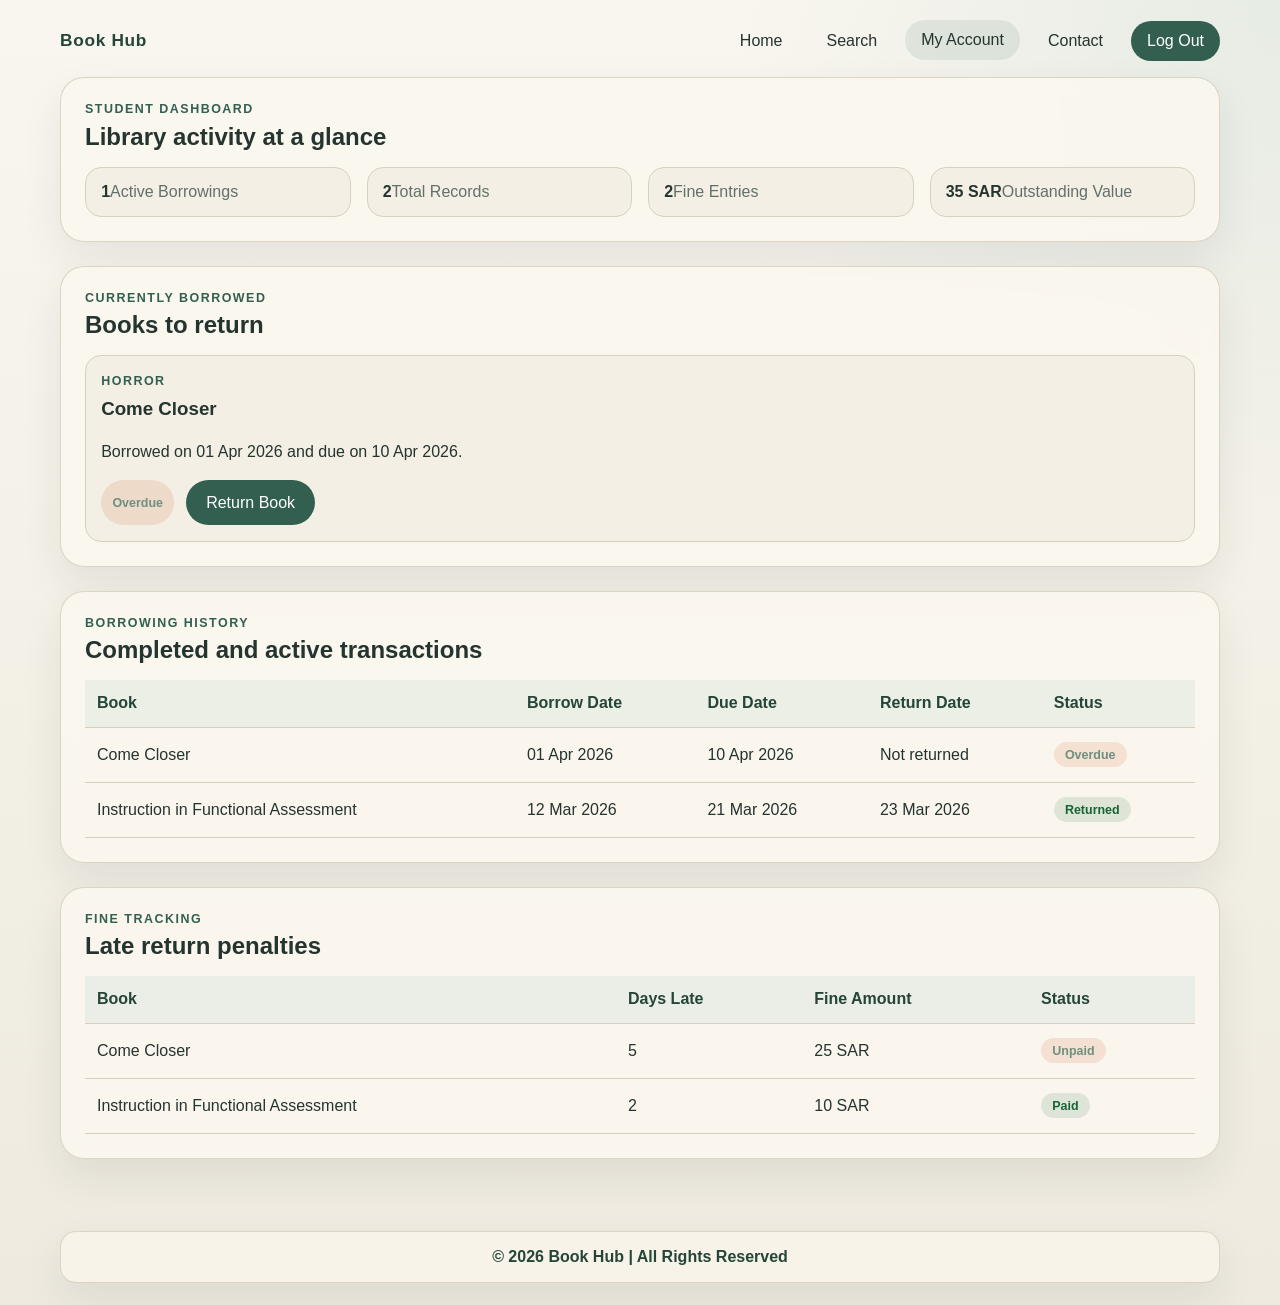
==== account.html @ ee2e4347 "first commit" ====
<!DOCTYPE html>
<html lang="en">
<head>
  <meta charset="UTF-8">
  <meta name="viewport" content="width=device-width, initial-scale=1.0">
  <title>YIC Library | My Account</title>
  <link rel="stylesheet" href="assets/css/style.css">
</head>
<body data-page="account">
  <header class="site-header">
    <a href="home.html" class="brand-link" aria-label="Book Hub home page">
      <span class="brand-name">Book Hub</span>
    </a>
    <nav class="site-nav" aria-label="Main navigation">
      <a href="home.html">Home</a>
      <a href="search.html">Search</a>
      <a href="account.html" aria-current="page">My Account</a>
      <a href="contact.html">Contact</a>
      <a href="login.html" class="button-link">Log Out</a>
    </nav>
  </header>

  <main class="page-shell">
    <section class="section-shell account-overview">
      <div class="section-heading">
        <p class="eyebrow">Student dashboard</p>
        <h2>Library activity at a glance</h2>
      </div>
      <div id="accountStats" class="account-stat-grid" aria-live="polite"></div>
    </section>

    <section class="section-shell">
      <div class="section-heading">
        <p class="eyebrow">Currently borrowed</p>
        <h2>Books to return</h2>
      </div>
      <div id="currentBorrowings" class="card-stack" aria-live="polite"></div>
    </section>

    <section class="section-shell table-shell">
      <div class="section-heading">
        <p class="eyebrow">Borrowing history</p>
        <h2>Completed and active transactions</h2>
      </div>
      <div class="table-wrap">
        <table>
          <thead>
            <tr>
              <th>Book</th>
              <th>Borrow Date</th>
              <th>Due Date</th>
              <th>Return Date</th>
              <th>Status</th>
            </tr>
          </thead>
          <tbody id="historyTable"></tbody>
        </table>
      </div>
    </section>

    <section class="section-shell table-shell">
      <div class="section-heading">
        <p class="eyebrow">Fine tracking</p>
        <h2>Late return penalties</h2>
      </div>
      <div class="table-wrap">
        <table>
          <thead>
            <tr>
              <th>Book</th>
              <th>Days Late</th>
              <th>Fine Amount</th>
              <th>Status</th>
            </tr>
          </thead>
          <tbody id="fineTable"></tbody>
        </table>
      </div>
    </section>
  </main>

  <footer class="page-footer">
    <p>© 2026 Book Hub | All Rights Reserved</p>
  </footer>

  <script src="assets/js/app.js"></script>
</body>
</html>
---- assets/css/style.css ----
:root {
  --bg: #eeeadf;
  --surface: #faf7ef;
  --surface-alt: #f4efe4;
  --ink: #24342f;
  --muted: #61706a;
  --line: #d8d0bf;
  --brand: #335f50;
  --brand-dark: #244538;
  --accent: #6f8f7f;
  --danger: #b42318;
  --success: #166534;
  --shadow: 0 18px 40px rgba(31, 42, 54, 0.08);
  --radius-lg: 24px;
  --radius-md: 16px;
  --radius-sm: 12px;
}

* {
  box-sizing: border-box;
}

html {
  scroll-behavior: smooth;
}

body {
  margin: 0;
  font-family: "Segoe UI", Tahoma, Geneva, Verdana, sans-serif;
  color: var(--ink);
  background:
    radial-gradient(circle at top right, rgba(15, 118, 110, 0.08), transparent 30%),
    linear-gradient(180deg, #f9f6ef 0%, var(--bg) 100%);
}

img {
  max-width: 100%;
  display: block;
}

a {
  color: inherit;
}

button,
input,
select,
textarea {
  font: inherit;
}

.site-header,
.page-shell,
.site-footer {
  width: min(1160px, calc(100% - 2rem));
  margin: 0 auto;
}

.site-header {
  padding: 1.3rem 0 1rem;
  display: flex;
  justify-content: space-between;
  gap: 1.5rem;
  align-items: center;
}

.brand-block h1,
.section-heading h2,
.hero-content h1,
.info-card h2,
.site-footer h2 {
  margin: 0;
}

.brand-copy,
.subtle-copy {
  color: var(--muted);
}

.brand-link {
  display: inline-flex;
  align-items: center;
  gap: 0.8rem;
  text-decoration: none;
  color: var(--brand-dark);
  font-weight: 700;
}

.brand-name {
  font-size: 1.08rem;
  letter-spacing: 0.04em;
}

.page-footer {
  width: min(1160px, calc(100% - 2rem));
  margin: 0 auto 1.4rem;
  padding: 1rem 1.25rem;
  text-align: center;
  background: rgba(248, 244, 233, 0.94);
  border: 1px solid rgba(216, 208, 191, 0.9);
  border-radius: var(--radius-md);
  box-shadow: var(--shadow);
  color: var(--brand-dark);
}

.page-footer p {
  margin: 0;
  font-weight: 600;
}

.eyebrow {
  margin: 0 0 0.4rem;
  color: var(--brand);
  text-transform: uppercase;
  letter-spacing: 0.12em;
  font-size: 0.78rem;
  font-weight: 700;
}

.site-nav {
  display: flex;
  flex-wrap: wrap;
  gap: 0.75rem;
  align-items: center;
  justify-content: flex-end;
}

.site-nav a {
  text-decoration: none;
  padding: 0.7rem 1rem;
  border-radius: 999px;
  transition: transform 0.2s ease, background-color 0.2s ease;
}

.site-nav a:hover,
.site-nav a[aria-current="page"] {
  background: rgba(51, 95, 80, 0.1);
  transform: translateY(-1px);
}

.button-link,
.primary-btn,
.secondary-btn,
.ghost-btn {
  display: inline-flex;
  align-items: center;
  justify-content: center;
  border: none;
  text-decoration: none;
  cursor: pointer;
  transition: transform 0.2s ease, opacity 0.2s ease, background-color 0.2s ease;
}

.button-link,
.primary-btn {
  background: var(--brand);
  color: #fff;
  padding: 0.85rem 1.25rem;
  border-radius: 999px;
}

.secondary-btn,
.ghost-btn {
  background: transparent;
  border: 1px solid var(--line);
  color: var(--ink);
  padding: 0.85rem 1.25rem;
  border-radius: 999px;
}

.button-link:hover,
.primary-btn:hover,
.secondary-btn:hover,
.ghost-btn:hover {
  transform: translateY(-1px);
}

.page-shell,
main {
  padding-bottom: 3rem;
}

.hero,
.section-shell,
.auth-card,
.info-card {
  background: rgba(250, 247, 239, 0.94);
  backdrop-filter: blur(8px);
  border: 1px solid rgba(216, 208, 191, 0.9);
  box-shadow: var(--shadow);
  border-radius: var(--radius-lg);
}

.hero {
  display: grid;
  grid-template-columns: 1.1fr 0.9fr;
  align-items: center;
  gap: 2rem;
  padding: 2rem;
  background: linear-gradient(135deg, rgba(248, 244, 233, 0.98), rgba(224, 233, 220, 0.84));
}

.hero-content {
  max-width: 33rem;
}

.hero-content h1 {
  font-size: clamp(2.2rem, 4vw, 3.4rem);
  line-height: 1.1;
  color: var(--brand-dark);
}

.hero-content p {
  max-width: 44rem;
  line-height: 1.8;
  color: var(--muted);
}

.hero-actions,
.inline-actions {
  display: flex;
  gap: 0.85rem;
  flex-wrap: wrap;
}

.account-stat-grid,
.category-grid,
.book-grid,
.two-column-grid {
  display: grid;
  gap: 1rem;
}

.hero-image {
  position: relative;
}

.hero-image::before {
  content: "";
  position: absolute;
  inset: 12% auto auto -6%;
  width: 110px;
  height: 110px;
  border-radius: 50%;
  background: rgba(194, 65, 12, 0.12);
  z-index: 0;
}

.hero-image img {
  position: relative;
  z-index: 1;
  width: 100%;
  max-width: 360px;
  margin-inline: auto;
  max-height: 320px;
  object-fit: cover;
  border-radius: 24px;
  box-shadow: 0 20px 34px rgba(36, 69, 56, 0.14);
}

.stat-card,
.account-stat,
.book-card,
.category-card,
.borrow-card,
.overdue-card {
  background: var(--surface-alt);
  border: 1px solid var(--line);
  border-radius: var(--radius-md);
  padding: 0.95rem;
}

.stat-number {
  display: block;
  font-size: 2rem;
  font-weight: 800;
  color: var(--brand-dark);
}

.stat-label,
.book-meta,
.muted-label {
  color: var(--muted);
}

.section-shell {
  padding: 1.5rem;
  margin-bottom: 1.5rem;
}

.soft-panel {
  background: rgba(247, 243, 233, 0.92);
}

.section-heading {
  margin-bottom: 1rem;
}

.category-grid {
  grid-template-columns: repeat(auto-fit, minmax(180px, 1fr));
}

.category-card {
  min-height: 135px;
  display: flex;
  flex-direction: column;
  justify-content: space-between;
  background: #f7f2e8;
  gap: 1rem;
}

.category-card-top {
  display: flex;
  align-items: flex-start;
  justify-content: space-between;
  gap: 0.85rem;
}

.category-card h3 {
  margin: 0.15rem 0 0.45rem;
  font-size: 1rem;
  color: var(--brand-dark);
}

.category-card p {
  margin: 0;
  font-size: 0.88rem;
  line-height: 1.55;
  color: var(--muted);
}

.category-icon {
  width: 48px;
  height: 48px;
  flex: 0 0 48px;
  display: inline-flex;
  align-items: center;
  justify-content: center;
  border-radius: 14px;
  background: linear-gradient(145deg, #dce8dd, #eef4e8);
  color: var(--brand-dark);
  border: 1px solid #d4cbba;
  box-shadow: inset 0 1px 0 rgba(255, 255, 255, 0.72);
  font-size: 1.35rem;
}

.book-grid {
  grid-template-columns: repeat(auto-fit, minmax(160px, 1fr));
}

.book-card h3,
.borrow-card h3,
.overdue-card h3,
.info-card h2 {
  margin-top: 0;
}

.book-card p,
.borrow-card p,
.overdue-card p,
.site-footer p,
.site-footer li {
  line-height: 1.6;
}

.book-card {
  padding: 0.8rem;
  background: #f8f4ea;
}

.book-card h3 {
  font-size: 1rem;
  margin-bottom: 0.45rem;
}

.book-card p {
  font-size: 0.9rem;
}

.book-cover {
  height: 170px;
  border-radius: 16px;
  background: linear-gradient(160deg, #dde7dc, #c4d7cb 60%, #f3ecdf);
  border: 1px solid #d4cbba;
  display: block;
  margin-bottom: 0.8rem;
  overflow: hidden;
}

.book-cover img {
  width: 100%;
  height: 100%;
  object-fit: cover;
  display: block;
}

.book-meta {
  display: flex;
  gap: 0.75rem;
  flex-wrap: wrap;
  font-size: 0.82rem;
}

.book-card footer,
.borrow-card footer,
.details-layout footer {
  margin-top: 1rem;
  display: flex;
  gap: 0.75rem;
  flex-wrap: wrap;
}

.status-pill {
  display: inline-flex;
  align-items: center;
  padding: 0.35rem 0.7rem;
  border-radius: 999px;
  font-size: 0.78rem;
  font-weight: 700;
}

.status-available,
.status-returned,
.status-paid {
  background: rgba(22, 101, 52, 0.12);
  color: var(--success);
}

.status-borrowed,
.status-overdue,
.status-unpaid {
  background: rgba(194, 65, 12, 0.12);
  color: var(--accent);
}

.callout-strip {
  display: grid;
  grid-template-columns: repeat(2, minmax(0, 1fr));
  gap: 1rem;
}

.search-form,
.stacked-form {
  display: grid;
  gap: 1rem;
}

.search-form {
  grid-template-columns: 1.5fr 1fr auto;
  align-items: end;
}

.field {
  display: grid;
  gap: 0.45rem;
}

.field input,
.field select,
.field textarea {
  width: 100%;
  padding: 0.9rem 1rem;
  border: 1px solid var(--line);
  border-radius: var(--radius-sm);
  background: #fff;
  color: var(--ink);
}

.field input:focus,
.field select:focus,
.field textarea:focus {
  outline: 2px solid rgba(15, 118, 110, 0.2);
  border-color: var(--brand);
}

.error-text {
  min-height: 1rem;
  color: var(--danger);
}

.field.invalid input,
.field.invalid select,
.field.invalid textarea {
  border-color: var(--danger);
}

.status-message {
  min-height: 1.5rem;
  margin: 0;
  font-weight: 600;
  color: var(--brand-dark);
}

.auth-shell {
  display: flex;
  justify-content: center;
}

.auth-card {
  width: min(540px, 100%);
  padding: 1.5rem;
}

.details-layout {
  display: grid;
  grid-template-columns: 0.9fr 1.1fr;
  gap: 1.25rem;
}

.book-visual {
  min-height: 320px;
  border-radius: var(--radius-lg);
  background: linear-gradient(135deg, #0f766e, #0b4f4a);
  color: #fff;
  padding: 1.5rem;
  display: flex;
  flex-direction: column;
  justify-content: flex-end;
}

.detail-list,
.plain-list {
  padding-left: 1.25rem;
  margin: 0;
}

.account-stat-grid {
  grid-template-columns: repeat(auto-fit, minmax(180px, 1fr));
}

.card-stack {
  display: grid;
  gap: 1rem;
}

.table-shell {
  overflow: hidden;
}

.table-wrap {
  overflow-x: auto;
}

table {
  width: 100%;
  border-collapse: collapse;
  min-width: 620px;
}

th,
td {
  text-align: left;
  padding: 0.9rem 0.75rem;
  border-bottom: 1px solid var(--line);
}

th {
  color: var(--brand-dark);
  background: rgba(15, 118, 110, 0.06);
}

.two-column-grid {
  grid-template-columns: repeat(2, minmax(0, 1fr));
}

.compact-footer {
  margin-top: 0;
}

.site-footer {
  padding: 0 0 2.5rem;
  display: grid;
  grid-template-columns: repeat(3, minmax(0, 1fr));
  gap: 1rem;
}

.site-footer section {
  background: rgba(48, 83, 69, 0.96);
  color: #f6f1e6;
  padding: 1.25rem;
  border-radius: var(--radius-md);
}

.site-footer ul {
  margin: 0;
  padding-left: 1rem;
}

@media (max-width: 900px) {
  .site-header,
  .hero,
  .site-footer,
  .search-form,
  .details-layout,
  .callout-strip,
  .two-column-grid {
    grid-template-columns: 1fr;
  }

  .site-header {
    display: grid;
  }

  .search-form {
    display: grid;
  }

  .site-nav {
    justify-content: flex-start;
  }
}

@media (max-width: 640px) {
  .site-header,
  .page-shell,
  .site-footer {
    width: min(100% - 1rem, 100%);
  }

  .site-header {
    padding-top: 1rem;
  }

  .hero,
  .section-shell,
  .auth-card {
    padding: 1.1rem;
  }

  .hero-image img {
    max-width: 280px;
    max-height: 240px;
  }

  .hero-content h1,
  .section-heading h2,
  .brand-block h1 {
    font-size: 1.6rem;
  }

  .site-nav a,
  .button-link,
  .primary-btn,
  .secondary-btn,
  .ghost-btn {
    width: 100%;
  }

  .hero-actions,
  .inline-actions {
    display: grid;
  }

  .book-grid,
  .category-grid,
  .account-stat-grid {
    grid-template-columns: 1fr;
  }

  table {
    min-width: 520px;
  }
}
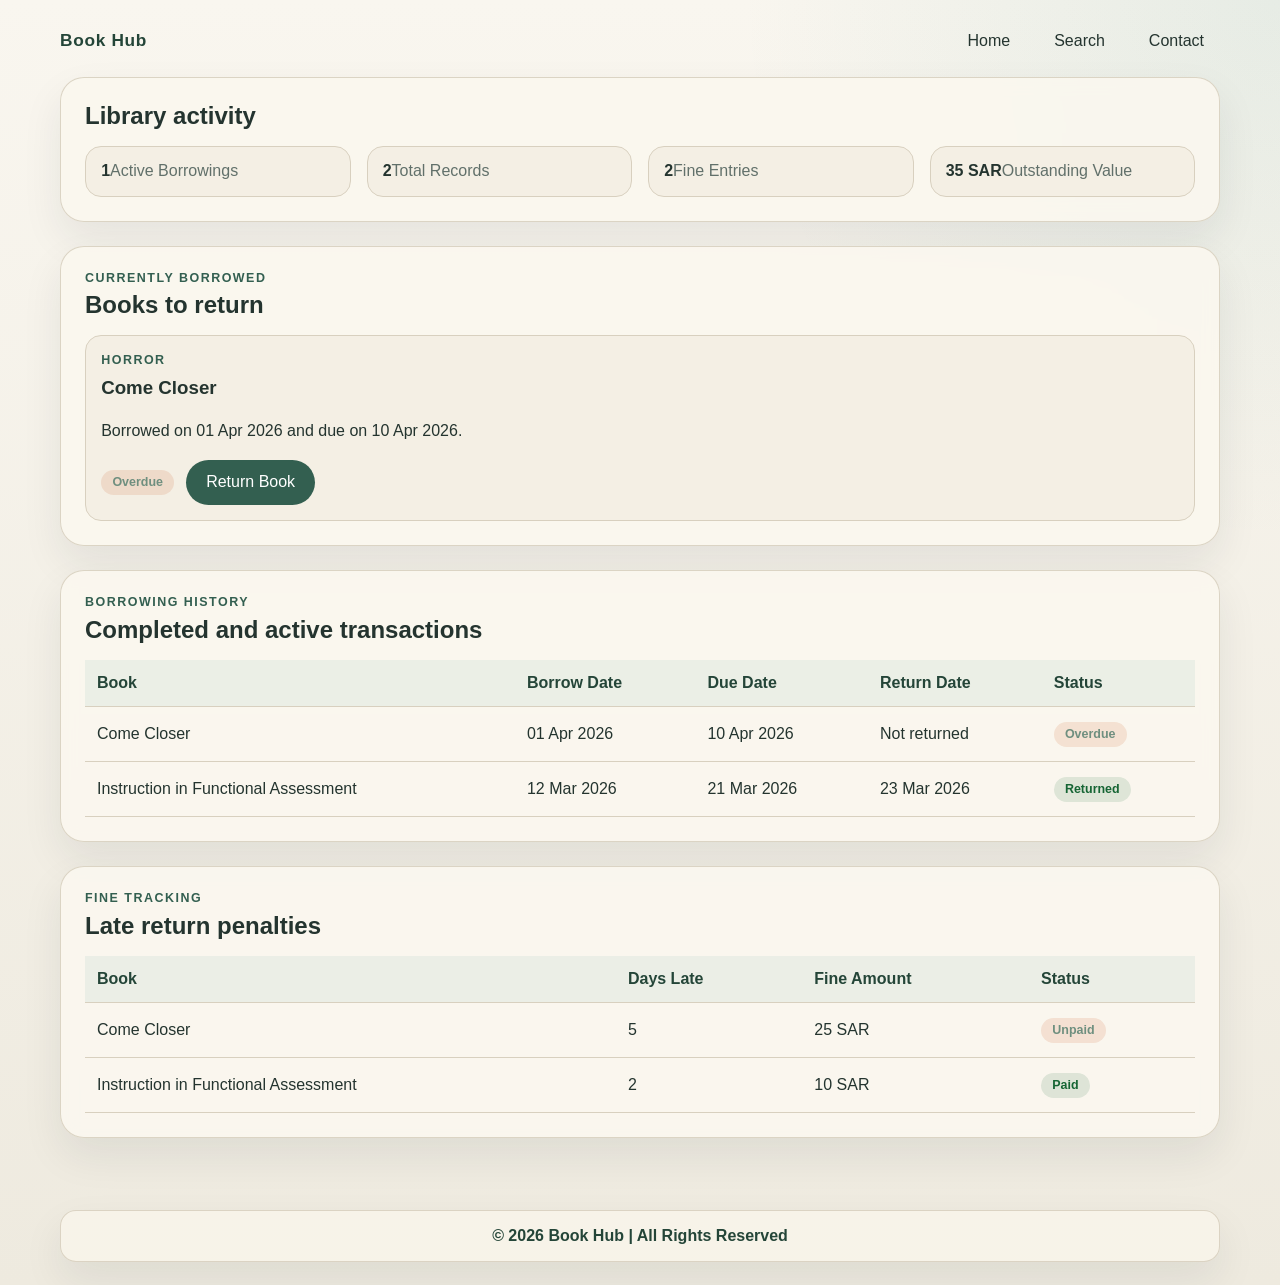
==== commit 5451fb2c: "e" ====
--- a/account.html
+++ b/account.html
@@ -1,32 +1,39 @@
 <!DOCTYPE html>
-<html lang="en">
+<html lang="en"> <!-- Starts the HTML document and sets the language to English (important for SEO and accessibility). -->
+
 <head>
-  <meta charset="UTF-8">
-  <meta name="viewport" content="width=device-width, initial-scale=1.0">
-  <title>YIC Library | My Account</title>
+<!-- Bana was here -->
+  <meta charset="UTF-8"> <!--Allows all characters (including Arabic) to display correctly.-->
+  
+  <meta name="viewport" content="width=device-width, initial-scale=1.0"> <!--Makes the page responsive on mobile devices.-->
+  <title>Book Hub | My Account</title>
   <link rel="stylesheet" href="assets/css/style.css">
 </head>
+
 <body data-page="account">
+
   <header class="site-header">
-    <a href="home.html" class="brand-link" aria-label="Book Hub home page">
-      <span class="brand-name">Book Hub</span>
+
+    <a href="index.html" class="brand-link" >
+      <span class="brand-name">Book Hub</span> <!--Displays the website name.-->
     </a>
-    <nav class="site-nav" aria-label="Main navigation">
-      <a href="home.html">Home</a>
+    <nav class="site-nav" aria-label="Main navigation"> <!--Navigation menu with ARIA label for accessibility.-->
+      <a href="index.html">Home</a>
       <a href="search.html">Search</a>
-      <a href="account.html" aria-current="page">My Account</a>
+      <a href="account.html" aria-current="page" data-auth-link="account">My Account</a>
       <a href="contact.html">Contact</a>
-      <a href="login.html" class="button-link">Log Out</a>
+      <a href="login.html" class="button-link" data-auth-link="logout">Log Out</a>
     </nav>
+
   </header>
 
   <main class="page-shell">
     <section class="section-shell account-overview">
+      <!--Displays the sections name.-->
       <div class="section-heading">
-        <p class="eyebrow">Student dashboard</p>
-        <h2>Library activity at a glance</h2>
+        <h2>Library activity </h2>
       </div>
-      <div id="accountStats" class="account-stat-grid" aria-live="polite"></div>
+      <div id="accountStats" class="account-stat-grid"></div> <!--grid (rows + columns)-->
     </section>
 
     <section class="section-shell">
@@ -34,7 +41,7 @@
         <p class="eyebrow">Currently borrowed</p>
         <h2>Books to return</h2>
       </div>
-      <div id="currentBorrowings" class="card-stack" aria-live="polite"></div>
+      <div id="currentBorrowings" class="card-stack" ></div> <!--card-stack-->
     </section>
 
     <section class="section-shell table-shell">
@@ -83,6 +90,6 @@
     <p>© 2026 Book Hub | All Rights Reserved</p>
   </footer>
 
-  <script src="assets/js/app.js"></script>
+  <script src="assets/js/app.js"></script> <!--links an external JavaScript file to the HTML page-->
 </body>
 </html>
--- a/assets/css/style.css
+++ b/assets/css/style.css
@@ -198,6 +198,7 @@
   gap: 2rem;
   padding: 2rem;
   background: linear-gradient(135deg, rgba(248, 244, 233, 0.98), rgba(224, 233, 220, 0.84));
+  margin-bottom: 2.5rem;
 }
 
 .hero-content {
@@ -366,11 +367,15 @@
 .book-card {
   padding: 0.8rem;
   background: #f8f4ea;
+  display: flex;
+  flex-direction: column;
+  height: 100%;
 }
 
 .book-card h3 {
   font-size: 1rem;
   margin-bottom: 0.45rem;
+  min-height: 2.8rem;
 }
 
 .book-card p {
@@ -399,15 +404,23 @@
   gap: 0.75rem;
   flex-wrap: wrap;
   font-size: 0.82rem;
+  min-height: 1.5rem;
 }
 
 .book-card footer,
 .borrow-card footer,
 .details-layout footer {
-  margin-top: 1rem;
+  margin-top: auto;
   display: flex;
   gap: 0.75rem;
   flex-wrap: wrap;
+  align-items: center;
+}
+
+.book-card footer .secondary-btn {
+  min-width: 110px;
+  padding: 0.7rem 1rem;
+  text-align: center;
 }
 
 .status-pill {
@@ -510,12 +523,22 @@
 .book-visual {
   min-height: 320px;
   border-radius: var(--radius-lg);
-  background: linear-gradient(135deg, #0f766e, #0b4f4a);
-  color: #fff;
-  padding: 1.5rem;
-  display: flex;
-  flex-direction: column;
-  justify-content: flex-end;
+  background: #edf2e8;
+  border: 1px solid var(--line);
+  overflow: hidden;
+  display: flex;
+  align-items: center;
+  justify-content: center;
+  padding: 1rem;
+}
+
+.book-visual img {
+  width: 100%;
+  max-width: 320px;
+  max-height: 430px;
+  object-fit: cover;
+  border-radius: 18px;
+  box-shadow: 0 18px 30px rgba(36, 69, 56, 0.14);
 }
 
 .detail-list,
@@ -563,6 +586,117 @@
   grid-template-columns: repeat(2, minmax(0, 1fr));
 }
 
+.contact-simple-header {
+  margin-bottom: 1.5rem;
+  background: rgba(248, 244, 233, 0.96);
+}
+
+.contact-simple-header h1 {
+  margin: 0;
+  font-size: clamp(1.8rem, 4vw, 2.6rem);
+  line-height: 1.15;
+  color: var(--brand-dark);
+}
+
+.contact-intro,
+.contact-card-copy {
+  color: var(--muted);
+  line-height: 1.7;
+}
+
+.contact-layout {
+  display: grid;
+  grid-template-columns: 0.9fr 1.1fr;
+  gap: 1.5rem;
+}
+
+.contact-info-card,
+.contact-form-card {
+  padding: 1.5rem;
+}
+
+.contact-info-list {
+  display: grid;
+  gap: 0.9rem;
+  margin-top: 1.1rem;
+}
+
+.contact-info-item {
+  background: #f8f4ea;
+  border: 1px solid var(--line);
+  border-radius: var(--radius-sm);
+  padding: 0.95rem 1rem;
+}
+
+.contact-info-title {
+  display: inline-block;
+  margin-bottom: 0.3rem;
+  color: var(--brand-dark);
+  font-size: 0.8rem;
+  font-weight: 700;
+  letter-spacing: 0.08em;
+  text-transform: uppercase;
+}
+
+.contact-info-item p {
+  margin: 0;
+  line-height: 1.6;
+}
+
+.contact-form-grid {
+  display: grid;
+  grid-template-columns: repeat(2, minmax(0, 1fr));
+  gap: 1rem;
+}
+
+.contact-form-card textarea {
+  resize: vertical;
+  min-height: 150px;
+}
+
+.contact-submit {
+  min-width: 180px;
+}
+
+.admin-simple-header {
+  margin-bottom: 1.5rem;
+  background: rgba(248, 244, 233, 0.96);
+}
+
+.admin-simple-header h1 {
+  margin: 0;
+  font-size: clamp(1.8rem, 4vw, 2.5rem);
+  line-height: 1.15;
+  color: var(--brand-dark);
+}
+
+.admin-intro {
+  color: var(--muted);
+  line-height: 1.7;
+}
+
+.admin-layout {
+  display: grid;
+  grid-template-columns: 1.1fr 0.9fr;
+  gap: 1.5rem;
+  margin-bottom: 1.5rem;
+}
+
+.admin-form-card,
+.admin-overdue-card,
+.admin-table-card {
+  padding: 1.5rem;
+}
+
+.admin-overdue-card {
+  background: rgba(248, 244, 233, 0.96);
+}
+
+.admin-table-card .ghost-btn {
+  min-width: 84px;
+  padding: 0.6rem 0.85rem;
+}
+
 .compact-footer {
   margin-top: 0;
 }
@@ -589,6 +723,9 @@
 @media (max-width: 900px) {
   .site-header,
   .hero,
+  .admin-layout,
+  .contact-layout,
+  .contact-form-grid,
   .site-footer,
   .search-form,
   .details-layout,
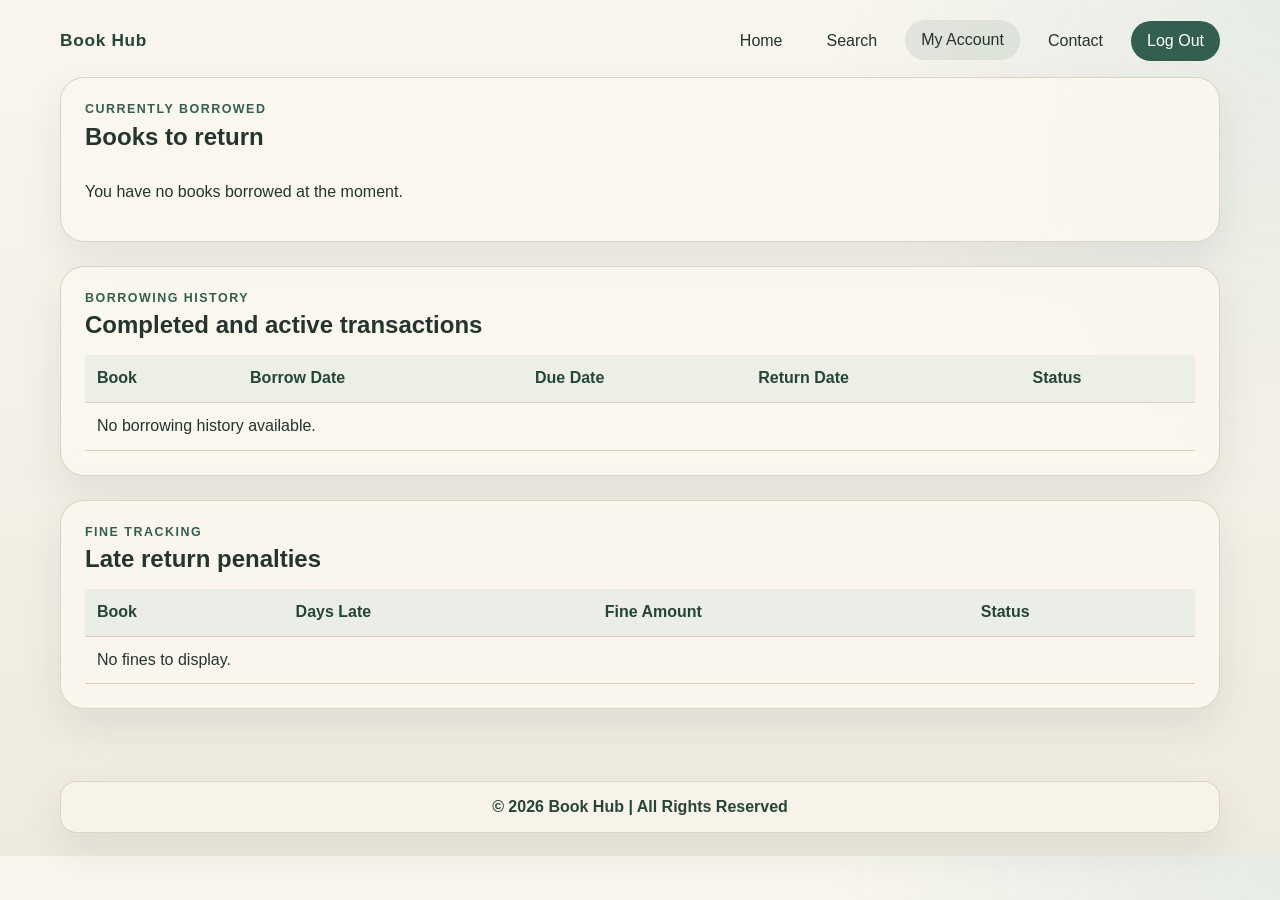
==== commit 83ac1b8b: "e" ====
--- a/account.html
+++ b/account.html
@@ -1,3 +1,4 @@
+
 <!DOCTYPE html>
 <html lang="en"> <!-- Starts the HTML document and sets the language to English (important for SEO and accessibility). -->
 
@@ -28,20 +29,14 @@
   </header>
 
   <main class="page-shell">
-    <section class="section-shell account-overview">
-      <!--Displays the sections name.-->
-      <div class="section-heading">
-        <h2>Library activity </h2>
-      </div>
-      <div id="accountStats" class="account-stat-grid"></div> <!--grid (rows + columns)-->
-    </section>
+   
 
     <section class="section-shell">
       <div class="section-heading">
         <p class="eyebrow">Currently borrowed</p>
         <h2>Books to return</h2>
       </div>
-      <div id="currentBorrowings" class="card-stack" ></div> <!--card-stack-->
+      <div id="currentBorrowings" class="card-stack"></div> <!--card-stack-->
     </section>
 
     <section class="section-shell table-shell">
@@ -93,3 +88,4 @@
   <script src="assets/js/app.js"></script> <!--links an external JavaScript file to the HTML page-->
 </body>
 </html>
+
